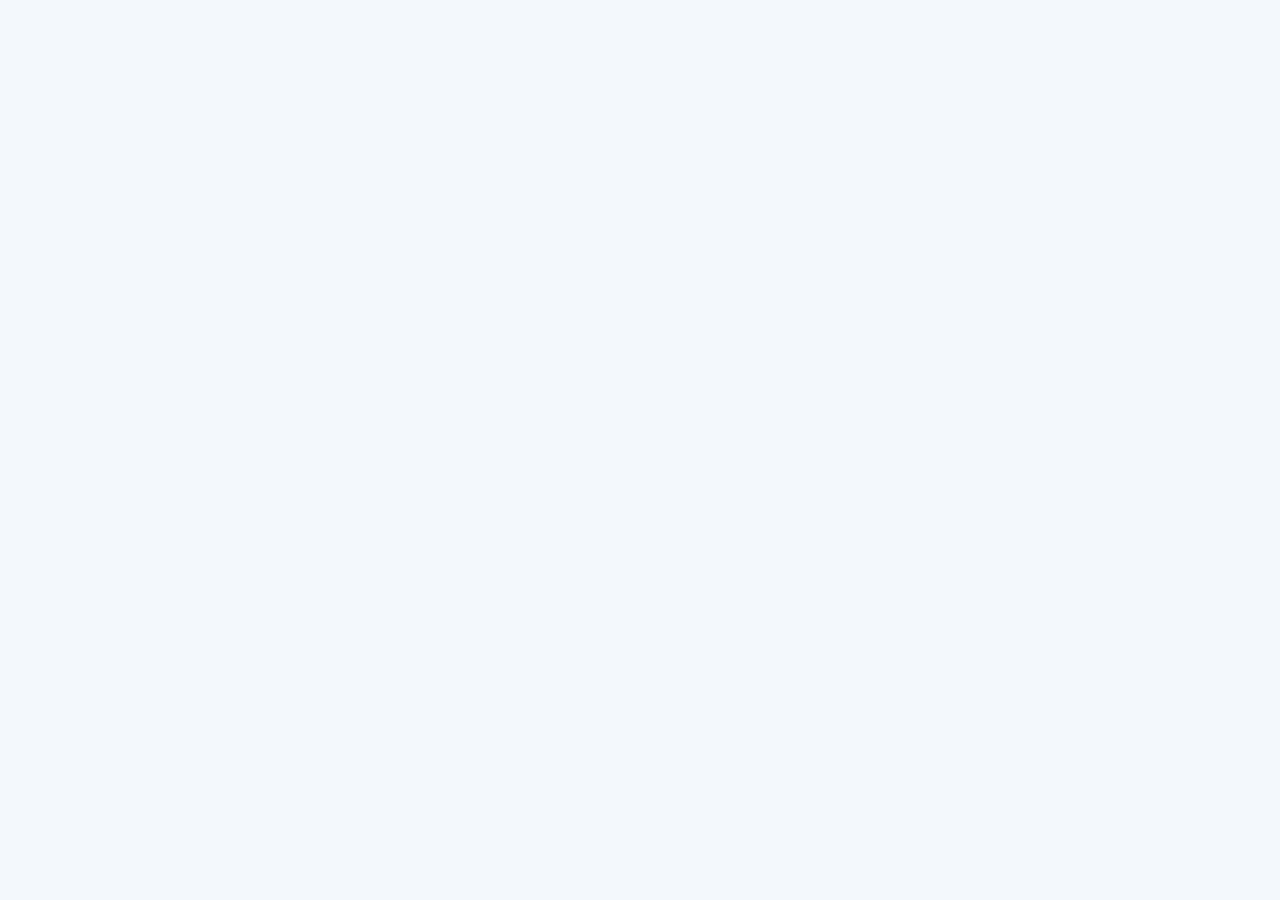
==== admin.html @ 0f864e55 "Deploy INCENTIFY ERP v6.1.0 performance fix" ====
<!doctype html><html lang="en"><head><meta charset="utf-8"><meta name="viewport" content="width=device-width,initial-scale=1"><title>INCENTIFY ERP — Admin</title><style>:root{--n:#083866;--b:#0c4b7c;--bg:#f5f8fb;--line:#d4e0ea;--mut:#63778a}*{box-sizing:border-box}body{margin:0;background:var(--bg);font-family:Arial,sans-serif;color:#132333}header{height:58px;background:#062a4b;color:white;display:flex;align-items:center;padding:0 22px;gap:12px}header img{width:38px;height:34px;object-fit:contain;background:#fff;border-radius:6px}header .grow{flex:1}button{border:0;border-radius:8px;padding:8px 11px;cursor:pointer}.ghost{background:rgba(255,255,255,.12);color:#fff}.wrap{max-width:1300px;margin:auto;padding:22px}.cards{display:grid;grid-template-columns:repeat(5,1fr);gap:12px}.card,.panel{background:#fff;border:1px solid var(--line);border-radius:12px;box-shadow:0 4px 20px rgba(8,56,102,.06)}.card{padding:16px}.k{font-size:10px;text-transform:uppercase;letter-spacing:1px;color:var(--mut)}.v{font-size:25px;font-weight:800;color:var(--n);margin-top:5px}.tabs{display:flex;gap:7px;margin:20px 0}.tabs button{background:#eaf2f8;color:var(--n);font-weight:700}.tabs button.active{background:var(--n);color:#fff}.panel{padding:16px}.view{display:none}.view.active{display:block}table{width:100%;border-collapse:collapse;font-size:12px}th,td{text-align:left;padding:9px;border-bottom:1px solid #e8eef3;vertical-align:top}th{font-size:10px;text-transform:uppercase;color:var(--mut)}input,select{padding:9px;border:1px solid var(--line);border-radius:7px}.row{display:flex;gap:8px;flex-wrap:wrap;margin-bottom:12px}.primary{background:var(--n);color:#fff}.mini{background:#eaf2f8;color:var(--n)}.danger{background:#fdf0ee;color:#b42318}.status{padding:3px 7px;border-radius:12px;background:#eef4f8;font-size:10px}.online{background:#e7f7ee;color:#166534}@media(max-width:900px){.cards{grid-template-columns:repeat(2,1fr)}.wrap{padding:12px}table{display:block;overflow:auto}}</style></head><body style="visibility:hidden"><header><img src="assets/INCENTIFY_app_mark.png"><div><strong>INCENTIFY ERP Admin</strong><div style="font-size:10px;color:#b8cde0">Users · Sessions · Login history · Audit · Issues</div></div><div class="grow"></div><button class="ghost" onclick="location.href='erp.html'">ERP</button><button class="ghost" id="logout">Logout</button></header><main class="wrap"><section class="cards"><div class="card"><div class="k">Version</div><div class="v" id="s-ver">—</div></div><div class="card"><div class="k">Active users</div><div class="v" id="s-users">—</div></div><div class="card"><div class="k">Active sessions</div><div class="v" id="s-sessions">—</div></div><div class="card"><div class="k">Open issues</div><div class="v" id="s-issues">—</div></div><div class="card"><div class="k">DB revision</div><div class="v" id="s-rev">—</div></div></section><nav class="tabs"><button data-tab="users" class="active">Users</button><button data-tab="sessions">Sessions</button><button data-tab="login">Login History</button><button data-tab="audit">Audit Log</button><button data-tab="issues">Issues</button></nav><section class="panel"><div id="users" class="view active"><div class="row"><input id="u-email" placeholder="email@company.com" style="min-width:240px"><input id="u-name" placeholder="Name"><select id="u-role"><option>VIEWER</option><option>SALES</option><option>ACCOUNTS</option><option>DIRECTOR</option><option>ADMIN</option></select><button class="primary" id="u-save">Add / Update</button></div><div id="users-table"></div></div><div id="sessions" class="view"><div id="sessions-table"></div></div><div id="login" class="view"><div id="login-table"></div></div><div id="audit" class="view"><div id="audit-table"></div></div><div id="issues" class="view"><div class="row"><button class="primary" id="backup">Create Cloud Backup</button><span id="backup-msg"></span></div><div id="issues-table"></div></div></section></main><script src="js/config.js"></script><script src="js/bridge-client.js"></script><script src="js/auth.js"></script><script>
(async()=>{const A=incentifyApi,Auth=IncentifyAuth;let token=Auth.token();const esc=v=>String(v??'').replace(/[&<>"']/g,c=>({'&':'&amp;','<':'&lt;','>':'&gt;','"':'&quot;',"'":'&#39;'}[c]));await Auth.requireAdmin();document.body.style.visibility='visible';document.getElementById('logout').onclick=()=>Auth.logout();async function call(action,p={}){return A.call(action,{token,...p},60000)}async function status(){const s=await call('systemStatus');document.getElementById('s-ver').textContent=s.version;document.getElementById('s-users').textContent=s.users;document.getElementById('s-sessions').textContent=s.activeSessions;document.getElementById('s-issues').textContent=s.openIssues;document.getElementById('s-rev').textContent=s.revision}async function users(){const r=await call('adminListUsers');document.getElementById('users-table').innerHTML='<table><tr><th>Email</th><th>Name</th><th>Role</th><th>Status</th><th></th></tr>'+(r.users||[]).map(u=>`<tr><td>${esc(u.email)}</td><td>${esc(u.name)}</td><td>${esc(u.role)}</td><td>${esc(u.status)}</td><td><button class="mini toggle" data-email="${esc(u.email)}" data-status="${u.status==='ACTIVE'?'DISABLED':'ACTIVE'}">${u.status==='ACTIVE'?'Disable':'Enable'}</button></td></tr>`).join('')+'</table>';document.querySelectorAll('.toggle').forEach(b=>b.onclick=async()=>{await call('adminSetUserStatus',{email:b.dataset.email,status:b.dataset.status});await users();await status()})}async function sessions(){const r=await call('adminListSessions',{limit:200});document.getElementById('sessions-table').innerHTML='<table><tr><th>User</th><th>Role</th><th>Created</th><th>Last seen</th><th>Status</th><th></th></tr>'+(r.sessions||[]).map(s=>`<tr><td>${esc(s.email)}</td><td>${esc(s.role)}</td><td>${esc(s.createdAt)}</td><td>${esc(s.lastSeenAt)}</td><td><span class="status ${s.online?'online':''}">${s.online?'ONLINE':esc(s.status)}</span></td><td>${s.status==='ACTIVE'?`<button class="danger kick" data-hash="${esc(s.sessionHash)}">Force logout</button>`:''}</td></tr>`).join('')+'</table>';document.querySelectorAll('.kick').forEach(b=>b.onclick=async()=>{await call('adminForceLogout',{sessionHash:b.dataset.hash});await sessions();await status()})}async function login(){const r=await call('adminLoginHistory',{limit:300});document.getElementById('login-table').innerHTML='<table><tr><th>Time</th><th>Email</th><th>Event</th><th>Status</th><th>Message</th></tr>'+(r.events||[]).map(x=>`<tr><td>${esc(x.TIMESTAMP)}</td><td>${esc(x.EMAIL)}</td><td>${esc(x.EVENT)}</td><td>${esc(x.STATUS)}</td><td>${esc(x.MESSAGE)}</td></tr>`).join('')+'</table>'}async function audit(){const r=await call('adminAudit',{limit:300});document.getElementById('audit-table').innerHTML='<table><tr><th>Time</th><th>User</th><th>Action</th><th>Entity</th><th>Status</th><th>Message</th></tr>'+(r.events||[]).map(x=>`<tr><td>${esc(x.TIMESTAMP)}</td><td>${esc(x.EMAIL)}</td><td>${esc(x.ACTION)}</td><td>${esc(x.ENTITY)} ${esc(x.ENTITY_ID)}</td><td>${esc(x.STATUS)}</td><td>${esc(x.MESSAGE)}</td></tr>`).join('')+'</table>'}async function issues(){const r=await call('adminIssues',{limit:200});document.getElementById('issues-table').innerHTML='<table><tr><th>Time</th><th>Severity</th><th>Source</th><th>Message</th><th>Status</th><th></th></tr>'+(r.issues||[]).map(x=>`<tr><td>${esc(x.TIMESTAMP)}</td><td>${esc(x.SEVERITY)}</td><td>${esc(x.SOURCE)}</td><td>${esc(x.MESSAGE)}</td><td>${esc(x.STATUS)}</td><td>${x.STATUS==='OPEN'?`<button class="mini resolve" data-id="${esc(x.ISSUE_ID)}">Resolve</button>`:''}</td></tr>`).join('')+'</table>';document.querySelectorAll('.resolve').forEach(b=>b.onclick=async()=>{await call('adminResolveIssue',{issueId:b.dataset.id});await issues();await status()})}document.getElementById('u-save').onclick=async()=>{await call('adminUpsertUser',{user:{email:document.getElementById('u-email').value.trim(),name:document.getElementById('u-name').value.trim(),role:document.getElementById('u-role').value,status:'ACTIVE'}});document.getElementById('u-email').value='';document.getElementById('u-name').value='';await users();await status()};document.getElementById('backup').onclick=async()=>{const m=document.getElementById('backup-msg');m.textContent='Creating…';try{const r=await call('createBackup');m.textContent='Created '+(r.backup?.fileName||'backup')}catch(e){m.textContent=e.message}};const loaders={users,sessions,login,audit,issues};document.querySelectorAll('[data-tab]').forEach(b=>b.onclick=async()=>{document.querySelectorAll('[data-tab]').forEach(x=>x.classList.remove('active'));document.querySelectorAll('.view').forEach(x=>x.classList.remove('active'));b.classList.add('active');document.getElementById(b.dataset.tab).classList.add('active');await loaders[b.dataset.tab]()});await status();await users()})().catch(e=>{console.error(e);alert(e.message)});
</script></body></html>
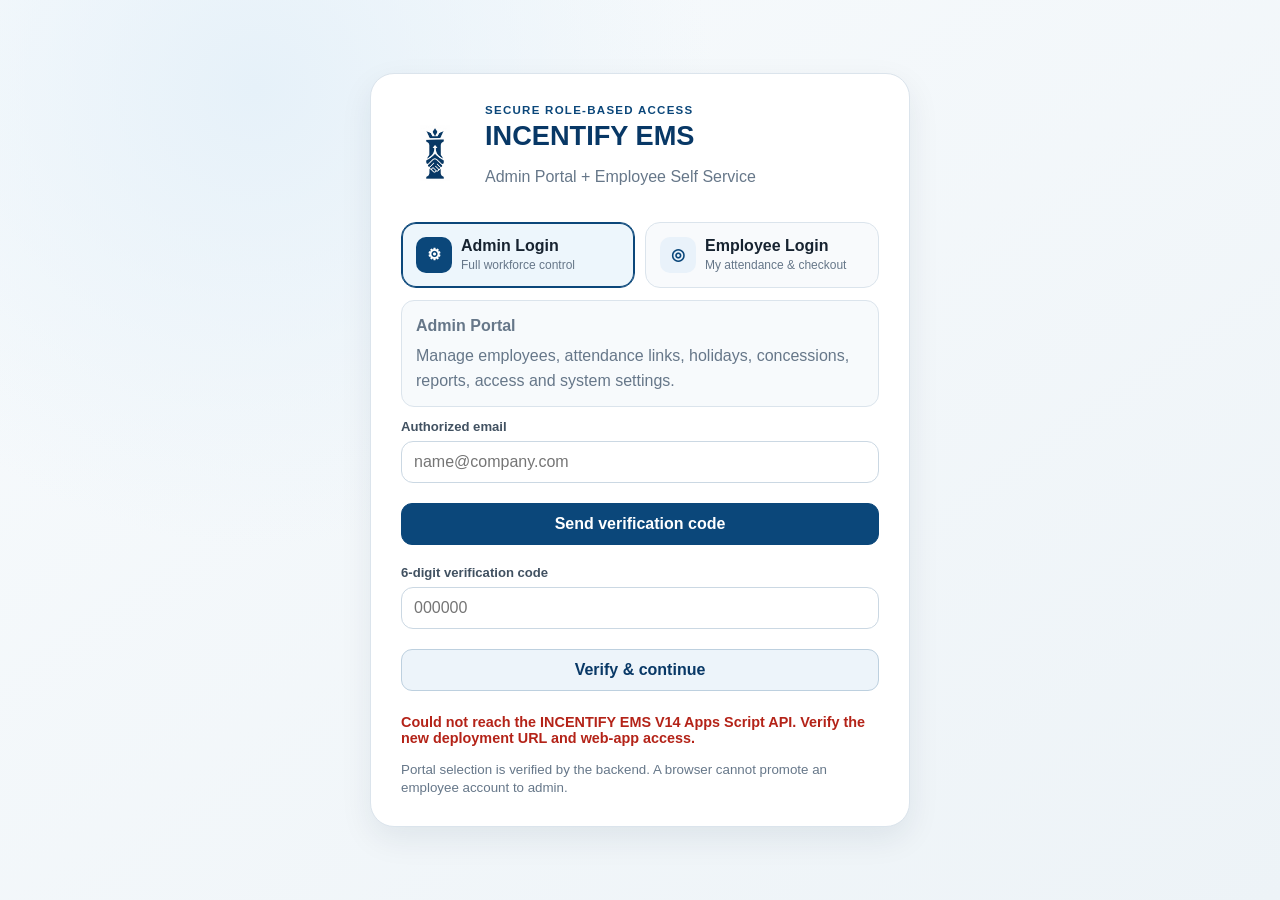
==== commit 37348de8: "Deploy INCENTIFY EMS V14 attendance link policy" ====
--- a/admin.html
+++ b/admin.html
@@ -1,3 +1,214 @@
-<!doctype html><html lang="en"><head><meta charset="utf-8"><meta name="viewport" content="width=device-width,initial-scale=1"><title>INCENTIFY ERP — Admin</title><style>:root{--n:#083866;--b:#0c4b7c;--bg:#f5f8fb;--line:#d4e0ea;--mut:#63778a}*{box-sizing:border-box}body{margin:0;background:var(--bg);font-family:Arial,sans-serif;color:#132333}header{height:58px;background:#062a4b;color:white;display:flex;align-items:center;padding:0 22px;gap:12px}header img{width:38px;height:34px;object-fit:contain;background:#fff;border-radius:6px}header .grow{flex:1}button{border:0;border-radius:8px;padding:8px 11px;cursor:pointer}.ghost{background:rgba(255,255,255,.12);color:#fff}.wrap{max-width:1300px;margin:auto;padding:22px}.cards{display:grid;grid-template-columns:repeat(5,1fr);gap:12px}.card,.panel{background:#fff;border:1px solid var(--line);border-radius:12px;box-shadow:0 4px 20px rgba(8,56,102,.06)}.card{padding:16px}.k{font-size:10px;text-transform:uppercase;letter-spacing:1px;color:var(--mut)}.v{font-size:25px;font-weight:800;color:var(--n);margin-top:5px}.tabs{display:flex;gap:7px;margin:20px 0}.tabs button{background:#eaf2f8;color:var(--n);font-weight:700}.tabs button.active{background:var(--n);color:#fff}.panel{padding:16px}.view{display:none}.view.active{display:block}table{width:100%;border-collapse:collapse;font-size:12px}th,td{text-align:left;padding:9px;border-bottom:1px solid #e8eef3;vertical-align:top}th{font-size:10px;text-transform:uppercase;color:var(--mut)}input,select{padding:9px;border:1px solid var(--line);border-radius:7px}.row{display:flex;gap:8px;flex-wrap:wrap;margin-bottom:12px}.primary{background:var(--n);color:#fff}.mini{background:#eaf2f8;color:var(--n)}.danger{background:#fdf0ee;color:#b42318}.status{padding:3px 7px;border-radius:12px;background:#eef4f8;font-size:10px}.online{background:#e7f7ee;color:#166534}@media(max-width:900px){.cards{grid-template-columns:repeat(2,1fr)}.wrap{padding:12px}table{display:block;overflow:auto}}</style></head><body style="visibility:hidden"><header><img src="assets/INCENTIFY_app_mark.png"><div><strong>INCENTIFY ERP Admin</strong><div style="font-size:10px;color:#b8cde0">Users · Sessions · Login history · Audit · Issues</div></div><div class="grow"></div><button class="ghost" onclick="location.href='erp.html'">ERP</button><button class="ghost" id="logout">Logout</button></header><main class="wrap"><section class="cards"><div class="card"><div class="k">Version</div><div class="v" id="s-ver">—</div></div><div class="card"><div class="k">Active users</div><div class="v" id="s-users">—</div></div><div class="card"><div class="k">Active sessions</div><div class="v" id="s-sessions">—</div></div><div class="card"><div class="k">Open issues</div><div class="v" id="s-issues">—</div></div><div class="card"><div class="k">DB revision</div><div class="v" id="s-rev">—</div></div></section><nav class="tabs"><button data-tab="users" class="active">Users</button><button data-tab="sessions">Sessions</button><button data-tab="login">Login History</button><button data-tab="audit">Audit Log</button><button data-tab="issues">Issues</button></nav><section class="panel"><div id="users" class="view active"><div class="row"><input id="u-email" placeholder="email@company.com" style="min-width:240px"><input id="u-name" placeholder="Name"><select id="u-role"><option>VIEWER</option><option>SALES</option><option>ACCOUNTS</option><option>DIRECTOR</option><option>ADMIN</option></select><button class="primary" id="u-save">Add / Update</button></div><div id="users-table"></div></div><div id="sessions" class="view"><div id="sessions-table"></div></div><div id="login" class="view"><div id="login-table"></div></div><div id="audit" class="view"><div id="audit-table"></div></div><div id="issues" class="view"><div class="row"><button class="primary" id="backup">Create Cloud Backup</button><span id="backup-msg"></span></div><div id="issues-table"></div></div></section></main><script src="js/config.js"></script><script src="js/bridge-client.js"></script><script src="js/auth.js"></script><script>
-(async()=>{const A=incentifyApi,Auth=IncentifyAuth;let token=Auth.token();const esc=v=>String(v??'').replace(/[&<>"']/g,c=>({'&':'&amp;','<':'&lt;','>':'&gt;','"':'&quot;',"'":'&#39;'}[c]));await Auth.requireAdmin();document.body.style.visibility='visible';document.getElementById('logout').onclick=()=>Auth.logout();async function call(action,p={}){return A.call(action,{token,...p},60000)}async function status(){const s=await call('systemStatus');document.getElementById('s-ver').textContent=s.version;document.getElementById('s-users').textContent=s.users;document.getElementById('s-sessions').textContent=s.activeSessions;document.getElementById('s-issues').textContent=s.openIssues;document.getElementById('s-rev').textContent=s.revision}async function users(){const r=await call('adminListUsers');document.getElementById('users-table').innerHTML='<table><tr><th>Email</th><th>Name</th><th>Role</th><th>Status</th><th></th></tr>'+(r.users||[]).map(u=>`<tr><td>${esc(u.email)}</td><td>${esc(u.name)}</td><td>${esc(u.role)}</td><td>${esc(u.status)}</td><td><button class="mini toggle" data-email="${esc(u.email)}" data-status="${u.status==='ACTIVE'?'DISABLED':'ACTIVE'}">${u.status==='ACTIVE'?'Disable':'Enable'}</button></td></tr>`).join('')+'</table>';document.querySelectorAll('.toggle').forEach(b=>b.onclick=async()=>{await call('adminSetUserStatus',{email:b.dataset.email,status:b.dataset.status});await users();await status()})}async function sessions(){const r=await call('adminListSessions',{limit:200});document.getElementById('sessions-table').innerHTML='<table><tr><th>User</th><th>Role</th><th>Created</th><th>Last seen</th><th>Status</th><th></th></tr>'+(r.sessions||[]).map(s=>`<tr><td>${esc(s.email)}</td><td>${esc(s.role)}</td><td>${esc(s.createdAt)}</td><td>${esc(s.lastSeenAt)}</td><td><span class="status ${s.online?'online':''}">${s.online?'ONLINE':esc(s.status)}</span></td><td>${s.status==='ACTIVE'?`<button class="danger kick" data-hash="${esc(s.sessionHash)}">Force logout</button>`:''}</td></tr>`).join('')+'</table>';document.querySelectorAll('.kick').forEach(b=>b.onclick=async()=>{await call('adminForceLogout',{sessionHash:b.dataset.hash});await sessions();await status()})}async function login(){const r=await call('adminLoginHistory',{limit:300});document.getElementById('login-table').innerHTML='<table><tr><th>Time</th><th>Email</th><th>Event</th><th>Status</th><th>Message</th></tr>'+(r.events||[]).map(x=>`<tr><td>${esc(x.TIMESTAMP)}</td><td>${esc(x.EMAIL)}</td><td>${esc(x.EVENT)}</td><td>${esc(x.STATUS)}</td><td>${esc(x.MESSAGE)}</td></tr>`).join('')+'</table>'}async function audit(){const r=await call('adminAudit',{limit:300});document.getElementById('audit-table').innerHTML='<table><tr><th>Time</th><th>User</th><th>Action</th><th>Entity</th><th>Status</th><th>Message</th></tr>'+(r.events||[]).map(x=>`<tr><td>${esc(x.TIMESTAMP)}</td><td>${esc(x.EMAIL)}</td><td>${esc(x.ACTION)}</td><td>${esc(x.ENTITY)} ${esc(x.ENTITY_ID)}</td><td>${esc(x.STATUS)}</td><td>${esc(x.MESSAGE)}</td></tr>`).join('')+'</table>'}async function issues(){const r=await call('adminIssues',{limit:200});document.getElementById('issues-table').innerHTML='<table><tr><th>Time</th><th>Severity</th><th>Source</th><th>Message</th><th>Status</th><th></th></tr>'+(r.issues||[]).map(x=>`<tr><td>${esc(x.TIMESTAMP)}</td><td>${esc(x.SEVERITY)}</td><td>${esc(x.SOURCE)}</td><td>${esc(x.MESSAGE)}</td><td>${esc(x.STATUS)}</td><td>${x.STATUS==='OPEN'?`<button class="mini resolve" data-id="${esc(x.ISSUE_ID)}">Resolve</button>`:''}</td></tr>`).join('')+'</table>';document.querySelectorAll('.resolve').forEach(b=>b.onclick=async()=>{await call('adminResolveIssue',{issueId:b.dataset.id});await issues();await status()})}document.getElementById('u-save').onclick=async()=>{await call('adminUpsertUser',{user:{email:document.getElementById('u-email').value.trim(),name:document.getElementById('u-name').value.trim(),role:document.getElementById('u-role').value,status:'ACTIVE'}});document.getElementById('u-email').value='';document.getElementById('u-name').value='';await users();await status()};document.getElementById('backup').onclick=async()=>{const m=document.getElementById('backup-msg');m.textContent='Creating…';try{const r=await call('createBackup');m.textContent='Created '+(r.backup?.fileName||'backup')}catch(e){m.textContent=e.message}};const loaders={users,sessions,login,audit,issues};document.querySelectorAll('[data-tab]').forEach(b=>b.onclick=async()=>{document.querySelectorAll('[data-tab]').forEach(x=>x.classList.remove('active'));document.querySelectorAll('.view').forEach(x=>x.classList.remove('active'));b.classList.add('active');document.getElementById(b.dataset.tab).classList.add('active');await loaders[b.dataset.tab]()});await status();await users()})().catch(e=>{console.error(e);alert(e.message)});
-</script></body></html>+<!doctype html>
+<html lang="en">
+<head>
+  <meta charset="utf-8">
+  <meta name="viewport" content="width=device-width,initial-scale=1,viewport-fit=cover">
+  <meta name="theme-color" content="#0b477a">
+  <meta name="description" content="INCENTIFY EMS V14 Admin Portal — attendance links, holidays, concessions and workforce control.">
+  <meta name="robots" content="noindex,nofollow">
+  <title>INCENTIFY EMS — Admin Portal</title>
+  <link rel="icon" href="./assets/icon-192.png">
+  <link rel="manifest" href="./manifest.webmanifest">
+  <link rel="stylesheet" href="./css/app.css">
+</head>
+<body data-portal="admin">
+<div id="toastStack" class="toast-stack" aria-live="polite"></div>
+<div class="app-shell">
+  <aside class="sidebar">
+    <div class="brand-block"><img src="./assets/incentify-mark.png" alt="" class="brand-mark"><div><strong>INCENTIFY EMS</strong><small>WE GROW TOGETHER</small></div></div>
+    <nav class="nav-list">
+      <button class="nav-item active" data-page="dashboard"><span>⌂</span><b>Dashboard</b></button>
+      <button class="nav-item" data-page="employees"><span>◎</span><b>Employees</b><em id="navEmployeeCount">0</em></button>
+      <button class="nav-item" data-page="attendance"><span>◷</span><b>Attendance</b><em id="navAttendanceCount">0</em></button>
+      <button class="nav-item" data-page="schedule"><span>▦</span><b>Schedule</b></button>
+      <button class="nav-item" data-page="reports"><span>⇩</span><b>Reports</b></button>
+      <button class="nav-item" data-page="access"><span>♙</span><b>Access</b></button>
+      <button class="nav-item" data-page="settings"><span>⚙</span><b>Settings</b></button>
+    </nav>
+    <div class="sidebar-foot"><span class="online-dot"></span><span>Cloud backend</span><b id="backendState">Checking…</b></div>
+  </aside>
+
+  <main class="main-area">
+    <header class="topbar">
+      <button id="menuBtn" class="icon-btn mobile-only" type="button">☰</button>
+      <div><p id="pageEyebrow" class="eyebrow">WORKFORCE OVERVIEW</p><h2 id="pageTitle">Dashboard</h2></div>
+      <div class="topbar-actions">
+        <span id="dataModeBadge" class="badge badge-success">PRODUCTION</span>
+        <div class="user-chip"><span id="userInitial">I</span><div><b id="userName">Admin</b><small id="userRole">—</small></div></div>
+        <button id="logoutBtn" class="btn btn-ghost" type="button">Logout</button>
+      </div>
+    </header>
+
+    <section id="page-dashboard" class="page active-page">
+      <div class="metric-grid">
+        <article class="metric"><span>Total Employees</span><strong id="metricTotal">0</strong><small>Active workforce</small></article>
+        <article class="metric"><span>Present Today</span><strong id="metricPresent">0</strong><small>Unique check-ins</small></article>
+        <article class="metric"><span>Absent Today</span><strong id="metricAbsent">0</strong><small>No IN record</small></article>
+        <article class="metric"><span>Currently In</span><strong id="metricIn">0</strong><small>Shift not checked out</small></article>
+        <article class="metric"><span>Today's Punches</span><strong id="metricPunches">0</strong><small>IN + OUT events</small></article>
+      </div>
+      <div class="dashboard-grid">
+        <article class="panel">
+          <div class="panel-head"><div><p class="eyebrow">TODAY'S ATTENDANCE CONTROL</p><h3>Attendance Window</h3></div><span id="todayWorkdayBadge" class="badge badge-neutral">Checking…</span></div>
+          <div class="ops-grid">
+            <div><small>Standard link</small><b id="dashLinkWindow">10:00–10:30</b></div>
+            <div><small>Shift requirement</small><b id="dashShiftHours">8 hours</b></div>
+            <div><small>Office geofence</small><b id="dashOfficeRadius">150 m</b></div>
+            <div><small>Next holiday</small><b id="dashNextHoliday">—</b></div>
+          </div>
+          <p id="todayWorkdayMessage" class="muted">Loading schedule…</p>
+        </article>
+        <article class="panel activity-panel">
+          <div class="panel-head"><div><p class="eyebrow">REAL TIME</p><h3>Recent Attendance</h3></div><button class="btn btn-ghost" data-page-jump="attendance">View ledger</button></div>
+          <div id="recentActivity" class="activity-list empty-state">No attendance records yet.</div>
+        </article>
+      </div>
+    </section>
+
+    <section id="page-employees" class="page">
+      <article class="panel">
+        <div class="panel-head employee-head">
+          <div><p class="eyebrow">EMPLOYEE MANAGEMENT</p><h3>Employee Directory</h3><p class="muted">Identity verification is handled only through secure attendance links. The Admin portal contains no camera or recognition controls.</p></div>
+          <div class="action-wrap">
+            <button id="addEmployeeBtn" class="btn btn-primary">+ Add employee</button>
+            <button id="editEmployeeBtn" class="btn btn-secondary" disabled>Edit selected</button>
+            <button id="sendEnrollmentBtn" class="btn btn-secondary" disabled>Send enrollment link</button>
+            <button id="resendAttendanceBtn" class="btn btn-accent" disabled>Resend today's link</button>
+            <button id="deleteEmployeeBtn" class="btn btn-danger" disabled>Delete selected</button>
+          </div>
+        </div>
+        <div id="selectedEmployeeBar" class="selection-bar"><b>No employee selected</b><span>Select an employee to manage access or attendance links.</span></div>
+        <div class="toolbar"><label class="search-box"><span>⌕</span><input id="employeeSearch" type="search" placeholder="Search employee, code, email, department…"></label></div>
+        <div class="table-wrap">
+          <table class="data-table"><thead><tr><th>Code</th><th>Employee</th><th>Email</th><th>Department</th><th>Designation</th><th>Status</th></tr></thead><tbody id="employeeTableBody"></tbody></table>
+        </div>
+      </article>
+    </section>
+
+    <section id="page-attendance" class="page">
+      <article class="panel">
+        <div class="panel-head"><div><p class="eyebrow">ATTENDANCE MANAGEMENT</p><h3>Attendance Ledger</h3></div><span id="attendanceModeNote" class="badge badge-success">Production</span></div>
+        <div class="filter-grid">
+          <label class="field compact"><span>From</span><input id="attendanceStart" type="date"></label>
+          <label class="field compact"><span>To</span><input id="attendanceEnd" type="date"></label>
+          <label class="field compact"><span>Employee</span><select id="attendanceEmployee"><option value="">All employees</option></select></label>
+          <button id="applyAttendanceFilters" class="btn btn-primary">Apply filters</button>
+        </div>
+        <div class="attendance-actions"><button id="deleteSelectedAttendance" class="btn btn-danger" disabled>Delete selected test records</button><span id="attendanceSelectionCount" class="muted">0 selected</span></div>
+        <div class="table-wrap"><table class="data-table attendance-table"><thead><tr><th class="center"><input id="selectAllAttendance" type="checkbox"></th><th>Employee</th><th>Punch</th><th>Timestamp</th><th>Required OUT</th><th>Source</th><th>Distance</th></tr></thead><tbody id="attendanceTableBody"></tbody></table></div>
+      </article>
+    </section>
+
+    <section id="page-schedule" class="page">
+      <div class="schedule-grid">
+        <article class="panel">
+          <div class="panel-head"><div><p class="eyebrow">HOLIDAY CALENDAR</p><h3>Working Calendar</h3><p class="muted">Every Sunday is automatically closed. Add public/company holidays here; no 10 AM attendance email is sent on closed days.</p></div><div class="calendar-nav"><button id="calendarPrev" class="btn btn-ghost">‹</button><b id="calendarTitle">Month</b><button id="calendarNext" class="btn btn-ghost">›</button></div></div>
+          <div class="holiday-calendar" id="holidayCalendar"></div>
+        </article>
+        <article class="panel">
+          <p class="eyebrow">ADD HOLIDAY</p><h3>Plan a Holiday</h3>
+          <div class="form-grid">
+            <label class="field"><span>Date</span><input id="holidayDate" type="date"></label>
+            <label class="field"><span>Holiday name</span><input id="holidayName" placeholder="e.g. Diwali"></label>
+            <label class="field"><span>Type</span><select id="holidayType"><option>PUBLIC</option><option>COMPANY</option><option>OPTIONAL</option></select></label>
+            <label class="field"><span>Notes</span><input id="holidayNotes" placeholder="Optional"></label>
+          </div>
+          <button id="saveHolidayBtn" class="btn btn-primary">Add holiday</button>
+          <div class="table-wrap compact-table"><table class="data-table"><thead><tr><th>Date</th><th>Holiday</th><th>Type</th><th></th></tr></thead><tbody id="holidayTableBody"></tbody></table></div>
+        </article>
+      </div>
+
+      <div class="schedule-grid">
+        <article class="panel">
+          <p class="eyebrow">LATE ARRIVAL CONCESSION</p><h3>Issue an Exception Link</h3>
+          <p class="muted">Use this when the 10:30 standard link has expired because of traffic or another approved reason.</p>
+          <div class="form-grid two-col">
+            <label class="field"><span>Employee</span><select id="concessionEmployee"></select></label>
+            <label class="field"><span>Date</span><input id="concessionDate" type="date"></label>
+            <label class="field"><span>Link valid until</span><input id="concessionUntil" type="time" value="11:30"></label>
+            <label class="field"><span>Reason</span><input id="concessionReason" placeholder="Traffic delay, client visit…"></label>
+          </div>
+          <button id="issueConcessionBtn" class="btn btn-primary">Approve & email late link</button>
+        </article>
+        <article class="panel">
+          <div class="panel-head"><div><p class="eyebrow">EXCEPTION HISTORY</p><h3>Recent Concessions</h3></div></div>
+          <div class="table-wrap compact-table"><table class="data-table"><thead><tr><th>Employee</th><th>Date</th><th>Until</th><th>Reason</th><th>Status</th></tr></thead><tbody id="exceptionTableBody"></tbody></table></div>
+        </article>
+      </div>
+    </section>
+
+    <section id="page-reports" class="page">
+      <div class="report-grid">
+        <article class="panel report-card"><span class="report-icon">▤</span><h3>Attendance Workbook</h3><p>Create an Excel attendance workbook in INCENTIFY Drive.</p><button id="exportXlsxBtn" class="btn btn-primary">Generate Excel workbook</button><small id="exportStatus" class="muted">Uses current attendance filters.</small></article>
+        <article class="panel report-card"><span class="report-icon">☁</span><h3>Cloud Backup</h3><p>Create a JSON backup of employees, attendance and settings.</p><button id="cloudBackupBtn" class="btn btn-secondary">Create cloud backup</button><small id="backupStatus" class="muted">Admin permission required.</small></article>
+      </div>
+    </section>
+
+    <section id="page-access" class="page">
+      <article class="panel">
+        <div class="panel-head"><div><p class="eyebrow">PORTAL ACCESS</p><h3>Authorized Accounts</h3></div><button id="toggleAccessBtn" class="btn btn-danger" disabled>Disable selected access</button></div>
+        <div id="selectedAccessBar" class="selection-bar"><b>No account selected</b><span>Select an account.</span></div>
+        <div class="table-wrap"><table class="data-table"><thead><tr><th>Email</th><th>Name</th><th>Role</th><th>Employee</th><th>Status</th><th>Last login</th></tr></thead><tbody id="accessTableBody"></tbody></table></div>
+      </article>
+    </section>
+
+    <section id="page-settings" class="page">
+      <div class="settings-grid">
+        <article class="panel">
+          <p class="eyebrow">ATTENDANCE POLICY</p><h3>Schedule & Location</h3>
+          <div class="form-grid two-col">
+            <label class="field"><span>Company name</span><input id="settingCompany"></label>
+            <label class="field"><span>Data mode</span><select id="settingDataMode"><option value="production">Production</option><option value="testing">Testing</option></select></label>
+            <label class="field"><span>Daily link opens</span><input id="settingLinkOpen" type="time"></label>
+            <label class="field"><span>Daily link expires</span><input id="settingLinkClose" type="time"></label>
+            <label class="field"><span>Shift duration (minutes)</span><input id="settingShiftMinutes" type="number" min="60" max="960"></label>
+            <label class="field"><span>Office radius (metres)</span><input id="settingOfficeRadius" type="number" min="20" max="5000"></label>
+            <label class="field"><span>Office latitude</span><input id="settingOfficeLatitude"></label>
+            <label class="field"><span>Office longitude</span><input id="settingOfficeLongitude"></label>
+            <label class="field"><span>Maximum GPS accuracy (m)</span><input id="settingMaxLocationAccuracy" type="number"></label>
+            <label class="field"><span>Daily attendance email</span><select id="settingDailyAttendanceEmail"><option value="1">Enabled</option><option value="0">Disabled</option></select></label>
+            <label class="field"><span>Sender email</span><input id="settingAttendanceSender" readonly></label>
+            <label class="field"><span>Admin report copy</span><input id="settingAttendanceCopy"></label>
+            <label class="field"><span>Employee portal URL</span><input id="settingEmployeePortalUrl"></label>
+            <label class="field"><span>Attendance capture URL</span><input id="settingAttendanceCaptureUrl"></label>
+          </div>
+          <button id="saveSettingsBtn" class="btn btn-primary">Save settings</button>
+        </article>
+        <article class="panel security-panel">
+          <p class="eyebrow">CURRENT OFFICE</p><h3>Configured Geofence</h3>
+          <p><b>17°29'54.0"N 78°23'03.8"E</b></p>
+          <p class="muted">Decimal coordinates: 17.4983333, 78.3843889. Attendance IN and OUT require precise mobile location within the configured radius.</p>
+          <ul><li>Sunday: automatically closed.</li><li>Custom public/company holidays: closed.</li><li>Standard attendance link: 10:00–10:30.</li><li>Late arrivals require an Admin concession link.</li><li>OUT unlocks only after the full shift duration from actual IN time.</li></ul>
+        </article>
+      </div>
+    </section>
+  </main>
+</div>
+
+<dialog id="employeeDialog" class="modal-dialog">
+  <form method="dialog" class="modal-card" onsubmit="return false">
+    <div class="modal-head"><div><p class="eyebrow">EMPLOYEE</p><h3 id="employeeDialogTitle">Add employee</h3></div><button class="icon-btn" value="cancel">×</button></div>
+    <input id="employeeCode" type="hidden">
+    <div class="form-grid two-col">
+      <label class="field"><span>Full name</span><input id="employeeFullName" required></label>
+      <label class="field"><span>Email</span><input id="employeeEmail" type="email"></label>
+      <label class="field"><span>Mobile</span><input id="employeeMobile"></label>
+      <label class="field"><span>Department</span><input id="employeeDepartment"></label>
+      <label class="field"><span>Designation</span><input id="employeeDesignation"></label>
+      <label class="field"><span>Branch</span><input id="employeeBranch"></label>
+      <label class="field"><span>Joining date</span><input id="employeeJoiningDate" type="date"></label>
+      <label class="field"><span>Shift</span><input id="employeeShift" value="General"></label>
+      <label class="field"><span>Status</span><select id="employeeStatus"><option>Active</option><option>Inactive</option></select></label>
+      <label class="field"><span>Emergency contact</span><input id="employeeEmergency"></label>
+      <label class="field"><span>Address</span><input id="employeeAddress"></label>
+      <label class="field"><span>Notes</span><input id="employeeNotes"></label>
+    </div>
+    <div class="modal-actions"><button class="btn btn-ghost" value="cancel">Cancel</button><button id="saveEmployeeBtn" class="btn btn-primary" type="button">Save employee</button></div>
+  </form>
+</dialog>
+
+<script src="./js/config.js"></script>
+<script src="./js/api-client.js"></script>
+<script type="module" src="./js/admin.js"></script>
+</body>
+</html>
--- a/css/app.css
+++ b/css/app.css
@@ -0,0 +1,28 @@
+:root{--navy:#0b477a;--navy2:#083866;--blue:#155c93;--blue-soft:#e9f2fa;--ink:#172330;--muted:#667789;--line:#dbe4ec;--bg:#f4f7f9;--card:#fff;--green:#147a50;--green-soft:#eaf7f1;--red:#b42318;--red-soft:#fff0ef;--amber:#a15c00;--amber-soft:#fff6e5;--shadow:0 12px 32px rgba(17,42,67,.08);--radius:18px;--sidebar:250px}
+*{box-sizing:border-box}html{font-family:Inter,"Segoe UI",Arial,sans-serif;color:var(--ink);background:var(--bg)}body{margin:0;min-height:100vh}button,input,select,textarea{font:inherit}button{cursor:pointer}button:disabled{cursor:not-allowed;opacity:.55}.hidden{display:none!important}.muted{color:var(--muted)}.eyebrow{margin:0 0 4px;color:var(--navy);font-size:.72rem;font-weight:800;letter-spacing:.11em}.mobile-only,.mobile-bottom-nav,.mobile-cards{display:none}
+.login-screen{min-height:100vh;display:grid;place-items:center;padding:24px;background:radial-gradient(circle at 20% 10%,#e6f1f9,transparent 35%),linear-gradient(145deg,#f8fbfd,#edf3f7)}.login-card{width:min(460px,100%);background:#fff;border:1px solid var(--line);border-radius:24px;padding:30px;box-shadow:var(--shadow)}.login-logo{width:64px;height:64px;object-fit:contain;float:left;margin:0 18px 18px 0}.login-card h1{margin:0;color:var(--navy2);font-size:1.7rem}.login-copy{clear:both;border-top:1px solid var(--line);padding-top:16px;color:var(--muted);line-height:1.55}.form-status{min-height:22px;color:var(--muted);font-size:.9rem}.form-status.error{color:var(--red);font-weight:700}.form-status.success{color:var(--green);font-weight:700}
+.field{display:grid;gap:7px;margin:12px 0}.field>span{font-size:.82rem;font-weight:700;color:#415161}.field input,.field select,.field textarea,.search-box input{width:100%;border:1px solid #cbd8e3;border-radius:12px;background:#fff;color:var(--ink);padding:11px 12px;outline:none;transition:.18s}.field input:focus,.field select:focus,.field textarea:focus,.search-box input:focus{border-color:var(--blue);box-shadow:0 0 0 3px rgba(21,92,147,.12)}.field input.invalid{border-color:var(--red);box-shadow:0 0 0 3px rgba(180,35,24,.09)}.field.compact{margin:0}
+.btn{border:1px solid transparent;border-radius:11px;padding:10px 15px;font-weight:800;min-height:42px;transition:.16s;display:inline-flex;align-items:center;justify-content:center;gap:8px}.btn-primary{background:var(--navy);color:#fff;border-color:var(--navy)}.btn-primary:hover{background:var(--navy2)}.btn-secondary{background:#edf4fa;color:var(--navy2);border-color:#bdd0df}.btn-secondary:hover{background:#dfeef9}.btn-accent{background:var(--green-soft);color:var(--green);border-color:#a8d8c3}.btn-danger{background:var(--red-soft);color:var(--red);border-color:#efb2ad}.btn-danger:hover{background:#ffe0dd}.btn-ghost{background:#fff;color:#365063;border-color:var(--line)}.btn-block{width:100%;margin:8px 0}.icon-btn{width:40px;height:40px;border-radius:10px;border:1px solid var(--line);background:#fff;color:var(--ink);font-size:1.15rem}
+.app-shell{min-height:100vh}.sidebar{position:fixed;inset:0 auto 0 0;width:var(--sidebar);background:#092f52;color:#fff;padding:22px 16px;display:flex;flex-direction:column;z-index:30}.brand-block{display:flex;align-items:center;gap:12px;padding:4px 8px 24px}.brand-mark{width:43px;height:43px;object-fit:contain;background:#fff;border-radius:10px;padding:5px}.brand-block strong{display:block;font-size:1rem}.brand-block small{display:block;margin-top:4px;opacity:.7;font-size:.68rem;letter-spacing:.08em}.nav-list{display:grid;gap:7px}.nav-item{border:0;background:transparent;color:#c8d8e5;border-radius:11px;padding:11px 12px;text-align:left;display:grid;grid-template-columns:24px 1fr auto;align-items:center;gap:8px}.nav-item:hover,.nav-item.active{background:#154d78;color:#fff}.nav-item span{font-size:1.2rem}.nav-item b{font-weight:650}.nav-item em{font-style:normal;font-size:.75rem;background:rgba(255,255,255,.12);padding:2px 7px;border-radius:10px}.sidebar-foot{margin-top:auto;border-top:1px solid rgba(255,255,255,.12);padding:18px 8px 0;display:grid;grid-template-columns:10px 1fr;gap:6px 8px;font-size:.78rem;color:#cbd9e4}.sidebar-foot b{grid-column:2;color:#fff}.online-dot{width:8px;height:8px;background:#45d293;border-radius:50%;margin-top:4px}
+.main-area{margin-left:var(--sidebar);min-height:100vh}.topbar{height:90px;background:rgba(255,255,255,.94);backdrop-filter:blur(10px);border-bottom:1px solid var(--line);display:flex;align-items:center;justify-content:space-between;padding:0 28px;position:sticky;top:0;z-index:20}.topbar h2{margin:0;font-size:1.4rem}.topbar-actions{display:flex;align-items:center;gap:10px}.user-chip{display:flex;align-items:center;gap:8px;padding:6px 10px;border:1px solid var(--line);border-radius:12px;background:#fff}.user-chip>span{width:34px;height:34px;border-radius:10px;background:var(--navy);color:#fff;display:grid;place-items:center;font-weight:900}.user-chip b,.user-chip small{display:block;max-width:150px;overflow:hidden;text-overflow:ellipsis;white-space:nowrap}.user-chip small{color:var(--muted);font-size:.72rem;margin-top:2px}.page{display:none;padding:24px 28px 94px}.active-page{display:block}.panel{background:var(--card);border:1px solid var(--line);border-radius:var(--radius);padding:20px;box-shadow:0 4px 16px rgba(19,48,72,.035)}.panel-head{display:flex;align-items:flex-start;justify-content:space-between;gap:15px;margin-bottom:16px}.panel h3{margin:0;font-size:1.05rem}.panel-head p{margin:5px 0 0}.badge{display:inline-flex;align-items:center;border-radius:999px;padding:6px 9px;font-size:.72rem;font-weight:900;letter-spacing:.04em}.badge-neutral{background:#edf1f4;color:#536677}.badge-success{background:var(--green-soft);color:var(--green)}.badge-warn{background:var(--amber-soft);color:var(--amber)}.badge-danger{background:var(--red-soft);color:var(--red)}
+.metric-grid{display:grid;grid-template-columns:repeat(5,minmax(0,1fr));gap:14px;margin-bottom:18px}.metric{background:#fff;border:1px solid var(--line);border-radius:16px;padding:17px;min-width:0}.metric span{display:block;font-size:.78rem;font-weight:750;color:#536677}.metric strong{display:block;font-size:2rem;color:var(--navy2);margin:9px 0 4px}.metric small{color:var(--muted)}.dashboard-grid{display:grid;grid-template-columns:minmax(0,1.65fr) minmax(300px,.75fr);gap:18px}.scanner-controls{display:flex;align-items:center;gap:9px}.camera-stage{position:relative;aspect-ratio:16/9;background:#101923;border-radius:15px;overflow:hidden}.camera-stage video,.camera-stage canvas{position:absolute;inset:0;width:100%;height:100%;object-fit:cover}.camera-stage canvas{pointer-events:none}.camera-placeholder{position:absolute;inset:0;display:grid;place-content:center;text-align:center;color:#dce7ef;gap:7px}.camera-placeholder span{font-size:2.4rem}.camera-placeholder small{color:#8fa5b7}.recognition-result{display:flex;justify-content:space-between;align-items:center;margin-top:12px;padding:13px 15px;background:#f5f8fa;border:1px solid var(--line);border-radius:13px}.recognition-result span,.recognition-result strong,.recognition-result small{display:block}.recognition-result span{font-size:.7rem;color:var(--navy);font-weight:900;letter-spacing:.08em}.recognition-result strong{margin:4px 0}.recognition-result small{color:var(--muted)}.recognition-time{font-size:1.4rem;font-weight:800;color:var(--navy)}.activity-list{display:grid;gap:9px}.activity-item{display:grid;grid-template-columns:auto 1fr auto;gap:10px;align-items:center;padding:10px;border:1px solid var(--line);border-radius:12px}.punch-dot{width:34px;height:34px;border-radius:10px;display:grid;place-items:center;font-weight:900}.punch-in{background:var(--green-soft);color:var(--green)}.punch-out{background:#eef3ff;color:#3b5dad}.activity-item b,.activity-item small{display:block}.activity-item small{color:var(--muted);margin-top:3px}.empty-state{color:var(--muted);padding:28px 8px;text-align:center}
+.employee-head{align-items:center}.action-wrap{display:flex;gap:8px;flex-wrap:wrap;justify-content:flex-end}.selection-bar{border:1px solid var(--line);border-radius:13px;background:#f6f9fb;padding:11px 13px;display:flex;align-items:center;justify-content:space-between;gap:10px;margin-bottom:12px}.selection-bar b{color:var(--navy2)}.selection-bar span{color:var(--muted);font-size:.82rem}.toolbar{display:flex;justify-content:flex-end;margin:12px 0}.search-box{display:flex;align-items:center;gap:7px;min-width:min(450px,100%)}.search-box input{padding-left:8px}.table-wrap{width:100%;overflow:auto;border:1px solid var(--line);border-radius:13px}.data-table{width:100%;border-collapse:collapse;min-width:780px}.data-table th{background:#f4f7f9;color:#435668;font-size:.75rem;text-transform:uppercase;letter-spacing:.04em;text-align:left;padding:11px 12px;position:sticky;top:0}.data-table td{padding:11px 12px;border-top:1px solid #e5ebf0;font-size:.88rem}.data-table tbody tr{cursor:pointer}.data-table tbody tr:hover{background:#f5f9fc}.data-table tbody tr.selected{background:#e9f4fb;box-shadow:inset 3px 0 var(--navy)}.center{text-align:center!important}.face-state{font-weight:800;color:var(--green)}.face-missing{color:var(--amber)}.table-check{width:18px;height:18px;accent-color:var(--navy)}
+.filter-grid{display:grid;grid-template-columns:repeat(3,minmax(150px,1fr)) auto;gap:10px;align-items:end;margin:10px 0 14px}.attendance-actions{display:flex;align-items:center;gap:12px;margin-bottom:12px}.attendance-table{min-width:900px}.report-grid{display:grid;grid-template-columns:repeat(3,minmax(0,1fr));gap:18px}.report-card{display:flex;flex-direction:column;align-items:flex-start;min-height:260px}.report-card p{color:var(--muted);line-height:1.6;flex:1}.report-icon{font-size:2rem;color:var(--navy);margin-bottom:13px}.report-card .btn{margin-bottom:10px}.settings-grid{display:grid;grid-template-columns:minmax(0,1.2fr) minmax(300px,.8fr);gap:18px}.form-grid{display:grid;gap:0 14px}.two-col{grid-template-columns:repeat(2,minmax(0,1fr))}.security-panel ul{color:var(--muted);line-height:1.7;padding-left:20px}
+.modal-dialog{border:0;padding:0;background:transparent;max-width:min(760px,calc(100vw - 28px));width:100%}.modal-dialog::backdrop{background:rgba(8,30,48,.55);backdrop-filter:blur(3px)}.modal-card{background:#fff;border-radius:20px;border:1px solid var(--line);padding:20px;box-shadow:var(--shadow);max-height:90vh;overflow:auto}.modal-head{display:flex;justify-content:space-between;align-items:flex-start;gap:12px;margin-bottom:10px}.modal-actions{display:flex;justify-content:flex-end;gap:9px;margin-top:16px}.biometric-modal{max-width:640px;margin:auto}.enroll-video-wrap{position:relative;aspect-ratio:4/3;background:#101923;border-radius:15px;overflow:hidden;margin:12px 0}.enroll-video-wrap video{width:100%;height:100%;object-fit:cover}.enroll-progress{position:absolute;left:12px;bottom:12px;background:rgba(9,47,82,.88);color:#fff;border-radius:9px;padding:7px 10px;font-weight:800}
+.toast-stack{position:fixed;right:18px;top:18px;display:grid;gap:8px;z-index:1000;width:min(360px,calc(100vw - 36px))}.toast{padding:12px 14px;background:#fff;border:1px solid var(--line);border-left:4px solid var(--navy);border-radius:12px;box-shadow:var(--shadow);animation:toastin .18s ease}.toast.error{border-left-color:var(--red)}.toast.success{border-left-color:var(--green)}@keyframes toastin{from{transform:translateY(-8px);opacity:0}to{transform:none;opacity:1}}
+@media(max-width:1100px){:root{--sidebar:210px}.metric-grid{grid-template-columns:repeat(3,1fr)}.dashboard-grid{grid-template-columns:1fr}.report-grid{grid-template-columns:repeat(2,1fr)}.settings-grid{grid-template-columns:1fr}.topbar{padding:0 20px}.page{padding-left:20px;padding-right:20px}.user-chip div{display:none}}
+@media(max-width:760px){body{padding-bottom:70px}.sidebar{transform:translateX(-105%);transition:.2s;width:250px;box-shadow:var(--shadow)}.sidebar.open{transform:none}.main-area{margin-left:0}.topbar{height:76px;padding:0 14px}.mobile-only{display:inline-grid;place-items:center}.topbar>div:nth-child(2){flex:1;margin-left:10px}.topbar h2{font-size:1.12rem}.topbar .eyebrow{font-size:.62rem}.topbar-actions .user-chip,.topbar-actions .btn-ghost{display:none}.page{padding:14px 12px 84px}.metric-grid{grid-template-columns:repeat(2,minmax(0,1fr));gap:9px}.metric{padding:13px}.metric strong{font-size:1.55rem}.metric:last-child{grid-column:1/-1}.panel{padding:14px;border-radius:15px}.panel-head{flex-direction:column;align-items:stretch}.scanner-controls{justify-content:space-between}.recognition-result{align-items:flex-start}.recognition-time{font-size:1rem}.employee-head{align-items:stretch}.action-wrap{justify-content:flex-start}.action-wrap .btn{flex:1 1 46%;padding:9px}.selection-bar{align-items:flex-start;flex-direction:column}.desktop-table{display:none}.mobile-cards{display:grid;gap:9px}.employee-card{border:1px solid var(--line);border-radius:13px;padding:12px;background:#fff}.employee-card.selected{border-color:var(--navy);background:#eef6fb}.employee-card-head{display:flex;justify-content:space-between;gap:8px}.employee-card b,.employee-card small{display:block}.employee-card small{color:var(--muted);margin-top:4px}.employee-card-meta{display:grid;grid-template-columns:1fr 1fr;gap:7px;margin-top:10px;font-size:.8rem}.employee-card-recognition{display:flex;align-items:center;justify-content:space-between;border-top:1px solid var(--line);padding-top:9px;margin-top:9px}.filter-grid{grid-template-columns:1fr 1fr}.filter-grid .btn{grid-column:1/-1}.attendance-actions{align-items:flex-start;flex-direction:column}.report-grid{grid-template-columns:1fr}.two-col{grid-template-columns:1fr}.mobile-bottom-nav{position:fixed;display:grid;grid-template-columns:repeat(5,1fr);inset:auto 0 0;background:#fff;border-top:1px solid var(--line);z-index:40;padding:5px max(5px,env(safe-area-inset-right)) calc(5px + env(safe-area-inset-bottom)) max(5px,env(safe-area-inset-left))}.mobile-nav{border:0;background:transparent;color:#708090;display:grid;place-items:center;gap:2px;padding:6px 2px;font-size:1.05rem}.mobile-nav span{font-size:.62rem}.mobile-nav.active{color:var(--navy);font-weight:800}.modal-card{padding:15px}.login-screen{padding:12px}.login-card{padding:21px}.camera-stage{aspect-ratio:4/3}}
+@media(max-width:430px){.metric-grid{grid-template-columns:1fr 1fr}.topbar-actions{gap:4px}.badge{font-size:.64rem}.action-wrap .btn{flex:1 1 100%}.filter-grid{grid-template-columns:1fr}.filter-grid .btn{grid-column:auto}.login-logo{width:52px;height:52px}.login-card h1{font-size:1.4rem}}
+
+/* V14 role-based portal additions */
+.portal-login-card{width:min(540px,100%)}.login-brand-row{display:flex;align-items:center;gap:16px}.login-brand-row .login-logo{float:none;margin:0;width:68px;height:68px}.portal-picker{display:grid;grid-template-columns:1fr 1fr;gap:10px;clear:both;margin:20px 0 10px}.portal-choice{border:1px solid var(--line);background:#f8fafc;border-radius:15px;padding:14px;text-align:left;display:grid;grid-template-columns:auto 1fr;column-gap:9px;row-gap:2px;color:var(--ink)}.portal-choice-icon{grid-row:1/3;width:36px;height:36px;border-radius:10px;background:var(--blue-soft);color:var(--navy);display:grid;place-items:center;font-weight:900}.portal-choice b,.portal-choice small{display:block}.portal-choice small{color:var(--muted);font-size:.75rem}.portal-choice.active{border-color:var(--navy);background:#edf6fc;box-shadow:inset 0 0 0 1px var(--navy)}.portal-choice.active .portal-choice-icon{background:var(--navy);color:#fff}.portal-notice{margin:12px 0 4px;padding:13px 14px;border:1px solid var(--line);border-radius:13px;background:#f7fafc}.portal-notice p{margin:5px 0 0}
+.employee-portal-shell{min-height:100vh;background:var(--bg)}.employee-portal-header{height:78px;background:#fff;border-bottom:1px solid var(--line);display:flex;align-items:center;justify-content:space-between;padding:0 28px;position:sticky;top:0;z-index:30}.employee-brand{padding:0}.employee-header-actions{display:flex;align-items:center;gap:10px}.employee-portal-main{max-width:1500px;margin:auto;padding:26px 28px 60px}.employee-welcome{display:flex;align-items:flex-end;justify-content:space-between;gap:20px;margin-bottom:18px}.employee-welcome h1{margin:2px 0 6px;color:var(--navy2);font-size:1.8rem}.employee-code-badge{background:#fff;border:1px solid var(--line);border-radius:14px;padding:11px 15px;min-width:190px}.employee-code-badge small,.employee-code-badge b{display:block}.employee-code-badge small{color:var(--muted);font-size:.67rem;font-weight:800;letter-spacing:.07em}.employee-code-badge b{color:var(--navy2);margin-top:4px}.employee-metric-grid{display:grid;grid-template-columns:repeat(4,minmax(0,1fr));gap:14px;margin-bottom:18px}.employee-metric-grid .metric strong{font-size:1.45rem}.employee-portal-grid{display:grid;grid-template-columns:minmax(0,1.15fr) minmax(360px,.85fr);gap:18px;margin-bottom:18px}.self-profile-grid{display:grid;grid-template-columns:repeat(2,minmax(0,1fr));gap:12px}.self-profile-grid>div{border:1px solid var(--line);border-radius:12px;padding:12px;background:#f8fafb;min-width:0}.self-profile-grid small,.self-profile-grid b{display:block}.self-profile-grid small{color:var(--muted);font-size:.73rem;margin-bottom:5px}.self-profile-grid b{overflow-wrap:anywhere}.self-camera-wrap{position:relative;aspect-ratio:16/10;background:#101923;border-radius:15px;overflow:hidden;margin:12px 0}.self-camera-wrap video{width:100%;height:100%;object-fit:cover}.self-camera-wrap .camera-placeholder{position:absolute;inset:0}.employee-punch-grid{grid-template-columns:minmax(0,1.5fr) minmax(300px,.5fr)}.employee-rules-panel ul{color:var(--muted);line-height:1.75;padding-left:20px}.employee-rules-panel li+li{margin-top:5px}.employee-filter-grid{grid-template-columns:minmax(140px,220px) minmax(140px,220px) auto;justify-content:start}.self-attendance-table{min-width:720px}.employee-attendance-panel{margin-bottom:20px}
+@media(max-width:1050px){.employee-metric-grid{grid-template-columns:repeat(2,1fr)}.employee-portal-grid,.employee-punch-grid{grid-template-columns:1fr}.employee-portal-main{padding:20px}.employee-portal-header{padding:0 20px}}
+@media(max-width:760px){.portal-picker{grid-template-columns:1fr}.employee-portal-header{height:70px;padding:0 12px}.employee-header-actions .user-chip{display:none}.employee-header-actions #employeeBackendState{display:none}.employee-portal-main{padding:16px 12px 34px}.employee-welcome{align-items:flex-start;flex-direction:column}.employee-code-badge{width:100%}.employee-metric-grid{grid-template-columns:1fr 1fr;gap:9px}.self-profile-grid{grid-template-columns:1fr}.employee-filter-grid{grid-template-columns:1fr 1fr}.employee-filter-grid .btn{grid-column:1/-1}.employee-brand strong{font-size:.87rem}.employee-brand small{font-size:.6rem}.employee-portal-header .btn{padding:8px 10px}.self-punch-stage{aspect-ratio:4/3}}
+@media(max-width:430px){.employee-metric-grid{grid-template-columns:1fr 1fr}.employee-metric-grid .metric{padding:11px}.employee-metric-grid .metric strong{font-size:1.15rem}.employee-filter-grid{grid-template-columns:1fr}.employee-filter-grid .btn{grid-column:auto}.login-brand-row{align-items:flex-start}.login-brand-row .login-logo{width:54px;height:54px}}
+
+/* V14 attendance automation */
+.ops-grid{display:grid;grid-template-columns:repeat(2,minmax(0,1fr));gap:12px;margin:8px 0 16px}.ops-grid>div,.shift-timeline>div,.link-employee-grid>div{border:1px solid var(--line);border-radius:12px;padding:12px;background:#f8fafb}.ops-grid small,.ops-grid b,.shift-timeline small,.shift-timeline b,.link-employee-grid small,.link-employee-grid b{display:block}.ops-grid small,.shift-timeline small,.link-employee-grid small{color:var(--muted);font-size:.72rem;margin-bottom:5px}.schedule-grid{display:grid;grid-template-columns:minmax(0,1.15fr) minmax(340px,.85fr);gap:18px;margin-bottom:18px}.calendar-nav{display:flex;align-items:center;gap:8px}.holiday-calendar{display:grid;grid-template-columns:repeat(7,minmax(0,1fr));gap:7px}.calendar-weekday{text-align:center;font-size:.72rem;font-weight:800;color:var(--muted);padding:6px}.calendar-day{min-height:78px;border:1px solid var(--line);border-radius:10px;padding:8px;background:#fff;display:flex;flex-direction:column;gap:4px}.calendar-day.empty{border-color:transparent;background:transparent}.calendar-day small{font-size:.65rem;color:var(--muted);overflow-wrap:anywhere}.calendar-day.sunday{background:#fff4f3;border-color:#f5c9c5}.calendar-day.custom-holiday{background:#fff8e7;border-color:#edd494}.calendar-day.today{box-shadow:inset 0 0 0 2px var(--navy)}.compact-table{margin-top:16px;max-height:330px}.shift-timeline{display:grid;grid-template-columns:repeat(3,1fr);gap:10px;margin:12px 0}.attendance-link-body{min-height:100vh;background:linear-gradient(180deg,#eef5fa,#f7f9fb);padding:20px}.attendance-link-shell{min-height:calc(100vh - 40px);display:grid;place-items:center}.attendance-link-card{width:min(680px,100%);background:#fff;border:1px solid var(--line);border-radius:22px;box-shadow:var(--shadow);padding:24px}.attendance-link-brand{display:flex;align-items:center;gap:14px;margin-bottom:18px}.attendance-link-brand h1{margin:3px 0;color:var(--navy2)}.link-employee-grid{display:grid;grid-template-columns:repeat(2,1fr);gap:10px;margin:16px 0}.location-check-card{display:flex;align-items:center;justify-content:space-between;gap:14px;border:1px solid var(--line);border-radius:14px;padding:13px;background:#f8fafb}.location-check-card small,.location-check-card b{display:block}.attendance-link-camera{margin-top:16px}.attendance-link-camera canvas{position:absolute;inset:0;width:100%;height:100%}.attendance-link-privacy{font-size:.78rem;line-height:1.6}.success-panel{text-align:center;padding:28px 10px}.success-panel>span{display:grid;place-items:center;margin:auto;width:58px;height:58px;border-radius:50%;background:#e7f6ef;color:var(--green);font-size:2rem;font-weight:900}.success-panel h2{color:var(--navy2)}.success-panel p{color:var(--muted);line-height:1.6}.portal-notice.error{border-color:#efb7b3;background:#fff4f3}.portal-notice.success{border-color:#b6dfcc;background:#f0faf5}
+@media(max-width:1050px){.schedule-grid{grid-template-columns:1fr}}
+@media(max-width:760px){.ops-grid,.link-employee-grid,.shift-timeline{grid-template-columns:1fr 1fr}.holiday-calendar{gap:4px}.calendar-day{min-height:62px;padding:6px}.attendance-link-card{padding:17px}.location-check-card{align-items:stretch;flex-direction:column}}
+@media(max-width:430px){.ops-grid,.link-employee-grid,.shift-timeline{grid-template-columns:1fr}}
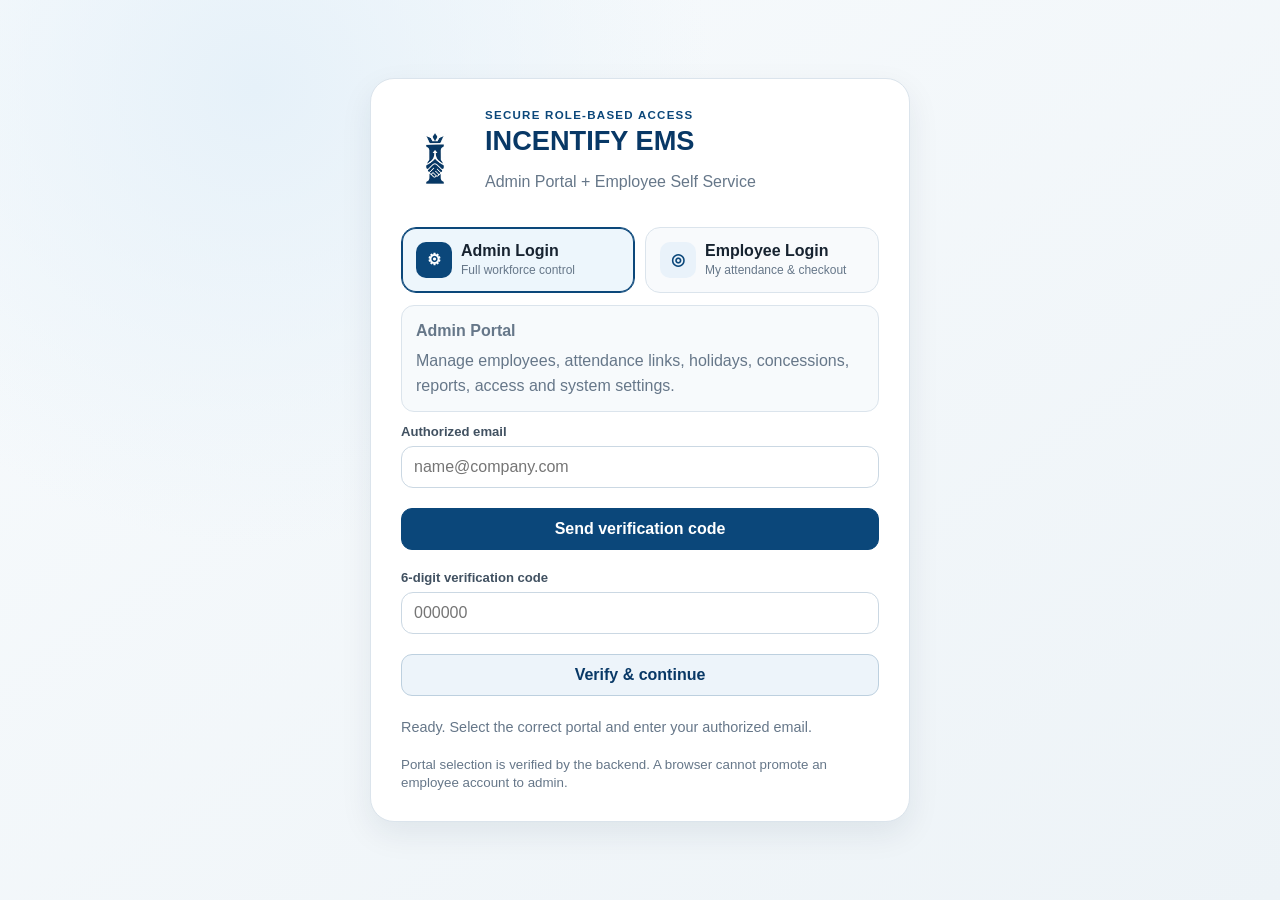
==== commit 9fecf5cb: "Deploy INCENTIFY EMS V16.2 production" ====
--- a/admin.html
+++ b/admin.html
@@ -4,12 +4,12 @@
   <meta charset="utf-8">
   <meta name="viewport" content="width=device-width,initial-scale=1,viewport-fit=cover">
   <meta name="theme-color" content="#0b477a">
-  <meta name="description" content="INCENTIFY EMS V14 Admin Portal — attendance links, holidays, concessions and workforce control.">
+  <meta name="description" content="INCENTIFY EMS V16.2 Admin Portal — attendance links, holidays, concessions and workforce control.">
   <meta name="robots" content="noindex,nofollow">
   <title>INCENTIFY EMS — Admin Portal</title>
   <link rel="icon" href="./assets/icon-192.png">
   <link rel="manifest" href="./manifest.webmanifest">
-  <link rel="stylesheet" href="./css/app.css">
+  <link rel="stylesheet" href="./css/app.css?v=16.2.0">
 </head>
 <body data-portal="admin">
 <div id="toastStack" class="toast-stack" aria-live="polite"></div>
@@ -207,8 +207,8 @@
   </form>
 </dialog>
 
-<script src="./js/config.js"></script>
-<script src="./js/api-client.js"></script>
-<script type="module" src="./js/admin.js"></script>
+<script src="./js/config.js?v=16.2.0"></script>
+<script src="./js/api-client.js?v=16.2.0"></script>
+<script type="module" src="./js/admin.js?v=16.2.0"></script>
 </body>
 </html>
--- a/css/app.css
+++ b/css/app.css
@@ -14,14 +14,14 @@
 @media(max-width:760px){body{padding-bottom:70px}.sidebar{transform:translateX(-105%);transition:.2s;width:250px;box-shadow:var(--shadow)}.sidebar.open{transform:none}.main-area{margin-left:0}.topbar{height:76px;padding:0 14px}.mobile-only{display:inline-grid;place-items:center}.topbar>div:nth-child(2){flex:1;margin-left:10px}.topbar h2{font-size:1.12rem}.topbar .eyebrow{font-size:.62rem}.topbar-actions .user-chip,.topbar-actions .btn-ghost{display:none}.page{padding:14px 12px 84px}.metric-grid{grid-template-columns:repeat(2,minmax(0,1fr));gap:9px}.metric{padding:13px}.metric strong{font-size:1.55rem}.metric:last-child{grid-column:1/-1}.panel{padding:14px;border-radius:15px}.panel-head{flex-direction:column;align-items:stretch}.scanner-controls{justify-content:space-between}.recognition-result{align-items:flex-start}.recognition-time{font-size:1rem}.employee-head{align-items:stretch}.action-wrap{justify-content:flex-start}.action-wrap .btn{flex:1 1 46%;padding:9px}.selection-bar{align-items:flex-start;flex-direction:column}.desktop-table{display:none}.mobile-cards{display:grid;gap:9px}.employee-card{border:1px solid var(--line);border-radius:13px;padding:12px;background:#fff}.employee-card.selected{border-color:var(--navy);background:#eef6fb}.employee-card-head{display:flex;justify-content:space-between;gap:8px}.employee-card b,.employee-card small{display:block}.employee-card small{color:var(--muted);margin-top:4px}.employee-card-meta{display:grid;grid-template-columns:1fr 1fr;gap:7px;margin-top:10px;font-size:.8rem}.employee-card-recognition{display:flex;align-items:center;justify-content:space-between;border-top:1px solid var(--line);padding-top:9px;margin-top:9px}.filter-grid{grid-template-columns:1fr 1fr}.filter-grid .btn{grid-column:1/-1}.attendance-actions{align-items:flex-start;flex-direction:column}.report-grid{grid-template-columns:1fr}.two-col{grid-template-columns:1fr}.mobile-bottom-nav{position:fixed;display:grid;grid-template-columns:repeat(5,1fr);inset:auto 0 0;background:#fff;border-top:1px solid var(--line);z-index:40;padding:5px max(5px,env(safe-area-inset-right)) calc(5px + env(safe-area-inset-bottom)) max(5px,env(safe-area-inset-left))}.mobile-nav{border:0;background:transparent;color:#708090;display:grid;place-items:center;gap:2px;padding:6px 2px;font-size:1.05rem}.mobile-nav span{font-size:.62rem}.mobile-nav.active{color:var(--navy);font-weight:800}.modal-card{padding:15px}.login-screen{padding:12px}.login-card{padding:21px}.camera-stage{aspect-ratio:4/3}}
 @media(max-width:430px){.metric-grid{grid-template-columns:1fr 1fr}.topbar-actions{gap:4px}.badge{font-size:.64rem}.action-wrap .btn{flex:1 1 100%}.filter-grid{grid-template-columns:1fr}.filter-grid .btn{grid-column:auto}.login-logo{width:52px;height:52px}.login-card h1{font-size:1.4rem}}
 
-/* V14 role-based portal additions */
+/* V16 role-based portal additions */
 .portal-login-card{width:min(540px,100%)}.login-brand-row{display:flex;align-items:center;gap:16px}.login-brand-row .login-logo{float:none;margin:0;width:68px;height:68px}.portal-picker{display:grid;grid-template-columns:1fr 1fr;gap:10px;clear:both;margin:20px 0 10px}.portal-choice{border:1px solid var(--line);background:#f8fafc;border-radius:15px;padding:14px;text-align:left;display:grid;grid-template-columns:auto 1fr;column-gap:9px;row-gap:2px;color:var(--ink)}.portal-choice-icon{grid-row:1/3;width:36px;height:36px;border-radius:10px;background:var(--blue-soft);color:var(--navy);display:grid;place-items:center;font-weight:900}.portal-choice b,.portal-choice small{display:block}.portal-choice small{color:var(--muted);font-size:.75rem}.portal-choice.active{border-color:var(--navy);background:#edf6fc;box-shadow:inset 0 0 0 1px var(--navy)}.portal-choice.active .portal-choice-icon{background:var(--navy);color:#fff}.portal-notice{margin:12px 0 4px;padding:13px 14px;border:1px solid var(--line);border-radius:13px;background:#f7fafc}.portal-notice p{margin:5px 0 0}
 .employee-portal-shell{min-height:100vh;background:var(--bg)}.employee-portal-header{height:78px;background:#fff;border-bottom:1px solid var(--line);display:flex;align-items:center;justify-content:space-between;padding:0 28px;position:sticky;top:0;z-index:30}.employee-brand{padding:0}.employee-header-actions{display:flex;align-items:center;gap:10px}.employee-portal-main{max-width:1500px;margin:auto;padding:26px 28px 60px}.employee-welcome{display:flex;align-items:flex-end;justify-content:space-between;gap:20px;margin-bottom:18px}.employee-welcome h1{margin:2px 0 6px;color:var(--navy2);font-size:1.8rem}.employee-code-badge{background:#fff;border:1px solid var(--line);border-radius:14px;padding:11px 15px;min-width:190px}.employee-code-badge small,.employee-code-badge b{display:block}.employee-code-badge small{color:var(--muted);font-size:.67rem;font-weight:800;letter-spacing:.07em}.employee-code-badge b{color:var(--navy2);margin-top:4px}.employee-metric-grid{display:grid;grid-template-columns:repeat(4,minmax(0,1fr));gap:14px;margin-bottom:18px}.employee-metric-grid .metric strong{font-size:1.45rem}.employee-portal-grid{display:grid;grid-template-columns:minmax(0,1.15fr) minmax(360px,.85fr);gap:18px;margin-bottom:18px}.self-profile-grid{display:grid;grid-template-columns:repeat(2,minmax(0,1fr));gap:12px}.self-profile-grid>div{border:1px solid var(--line);border-radius:12px;padding:12px;background:#f8fafb;min-width:0}.self-profile-grid small,.self-profile-grid b{display:block}.self-profile-grid small{color:var(--muted);font-size:.73rem;margin-bottom:5px}.self-profile-grid b{overflow-wrap:anywhere}.self-camera-wrap{position:relative;aspect-ratio:16/10;background:#101923;border-radius:15px;overflow:hidden;margin:12px 0}.self-camera-wrap video{width:100%;height:100%;object-fit:cover}.self-camera-wrap .camera-placeholder{position:absolute;inset:0}.employee-punch-grid{grid-template-columns:minmax(0,1.5fr) minmax(300px,.5fr)}.employee-rules-panel ul{color:var(--muted);line-height:1.75;padding-left:20px}.employee-rules-panel li+li{margin-top:5px}.employee-filter-grid{grid-template-columns:minmax(140px,220px) minmax(140px,220px) auto;justify-content:start}.self-attendance-table{min-width:720px}.employee-attendance-panel{margin-bottom:20px}
 @media(max-width:1050px){.employee-metric-grid{grid-template-columns:repeat(2,1fr)}.employee-portal-grid,.employee-punch-grid{grid-template-columns:1fr}.employee-portal-main{padding:20px}.employee-portal-header{padding:0 20px}}
 @media(max-width:760px){.portal-picker{grid-template-columns:1fr}.employee-portal-header{height:70px;padding:0 12px}.employee-header-actions .user-chip{display:none}.employee-header-actions #employeeBackendState{display:none}.employee-portal-main{padding:16px 12px 34px}.employee-welcome{align-items:flex-start;flex-direction:column}.employee-code-badge{width:100%}.employee-metric-grid{grid-template-columns:1fr 1fr;gap:9px}.self-profile-grid{grid-template-columns:1fr}.employee-filter-grid{grid-template-columns:1fr 1fr}.employee-filter-grid .btn{grid-column:1/-1}.employee-brand strong{font-size:.87rem}.employee-brand small{font-size:.6rem}.employee-portal-header .btn{padding:8px 10px}.self-punch-stage{aspect-ratio:4/3}}
 @media(max-width:430px){.employee-metric-grid{grid-template-columns:1fr 1fr}.employee-metric-grid .metric{padding:11px}.employee-metric-grid .metric strong{font-size:1.15rem}.employee-filter-grid{grid-template-columns:1fr}.employee-filter-grid .btn{grid-column:auto}.login-brand-row{align-items:flex-start}.login-brand-row .login-logo{width:54px;height:54px}}
 
-/* V14 attendance automation */
+/* V16 attendance automation */
 .ops-grid{display:grid;grid-template-columns:repeat(2,minmax(0,1fr));gap:12px;margin:8px 0 16px}.ops-grid>div,.shift-timeline>div,.link-employee-grid>div{border:1px solid var(--line);border-radius:12px;padding:12px;background:#f8fafb}.ops-grid small,.ops-grid b,.shift-timeline small,.shift-timeline b,.link-employee-grid small,.link-employee-grid b{display:block}.ops-grid small,.shift-timeline small,.link-employee-grid small{color:var(--muted);font-size:.72rem;margin-bottom:5px}.schedule-grid{display:grid;grid-template-columns:minmax(0,1.15fr) minmax(340px,.85fr);gap:18px;margin-bottom:18px}.calendar-nav{display:flex;align-items:center;gap:8px}.holiday-calendar{display:grid;grid-template-columns:repeat(7,minmax(0,1fr));gap:7px}.calendar-weekday{text-align:center;font-size:.72rem;font-weight:800;color:var(--muted);padding:6px}.calendar-day{min-height:78px;border:1px solid var(--line);border-radius:10px;padding:8px;background:#fff;display:flex;flex-direction:column;gap:4px}.calendar-day.empty{border-color:transparent;background:transparent}.calendar-day small{font-size:.65rem;color:var(--muted);overflow-wrap:anywhere}.calendar-day.sunday{background:#fff4f3;border-color:#f5c9c5}.calendar-day.custom-holiday{background:#fff8e7;border-color:#edd494}.calendar-day.today{box-shadow:inset 0 0 0 2px var(--navy)}.compact-table{margin-top:16px;max-height:330px}.shift-timeline{display:grid;grid-template-columns:repeat(3,1fr);gap:10px;margin:12px 0}.attendance-link-body{min-height:100vh;background:linear-gradient(180deg,#eef5fa,#f7f9fb);padding:20px}.attendance-link-shell{min-height:calc(100vh - 40px);display:grid;place-items:center}.attendance-link-card{width:min(680px,100%);background:#fff;border:1px solid var(--line);border-radius:22px;box-shadow:var(--shadow);padding:24px}.attendance-link-brand{display:flex;align-items:center;gap:14px;margin-bottom:18px}.attendance-link-brand h1{margin:3px 0;color:var(--navy2)}.link-employee-grid{display:grid;grid-template-columns:repeat(2,1fr);gap:10px;margin:16px 0}.location-check-card{display:flex;align-items:center;justify-content:space-between;gap:14px;border:1px solid var(--line);border-radius:14px;padding:13px;background:#f8fafb}.location-check-card small,.location-check-card b{display:block}.attendance-link-camera{margin-top:16px}.attendance-link-camera canvas{position:absolute;inset:0;width:100%;height:100%}.attendance-link-privacy{font-size:.78rem;line-height:1.6}.success-panel{text-align:center;padding:28px 10px}.success-panel>span{display:grid;place-items:center;margin:auto;width:58px;height:58px;border-radius:50%;background:#e7f6ef;color:var(--green);font-size:2rem;font-weight:900}.success-panel h2{color:var(--navy2)}.success-panel p{color:var(--muted);line-height:1.6}.portal-notice.error{border-color:#efb7b3;background:#fff4f3}.portal-notice.success{border-color:#b6dfcc;background:#f0faf5}
 @media(max-width:1050px){.schedule-grid{grid-template-columns:1fr}}
 @media(max-width:760px){.ops-grid,.link-employee-grid,.shift-timeline{grid-template-columns:1fr 1fr}.holiday-calendar{gap:4px}.calendar-day{min-height:62px;padding:6px}.attendance-link-card{padding:17px}.location-check-card{align-items:stretch;flex-direction:column}}
